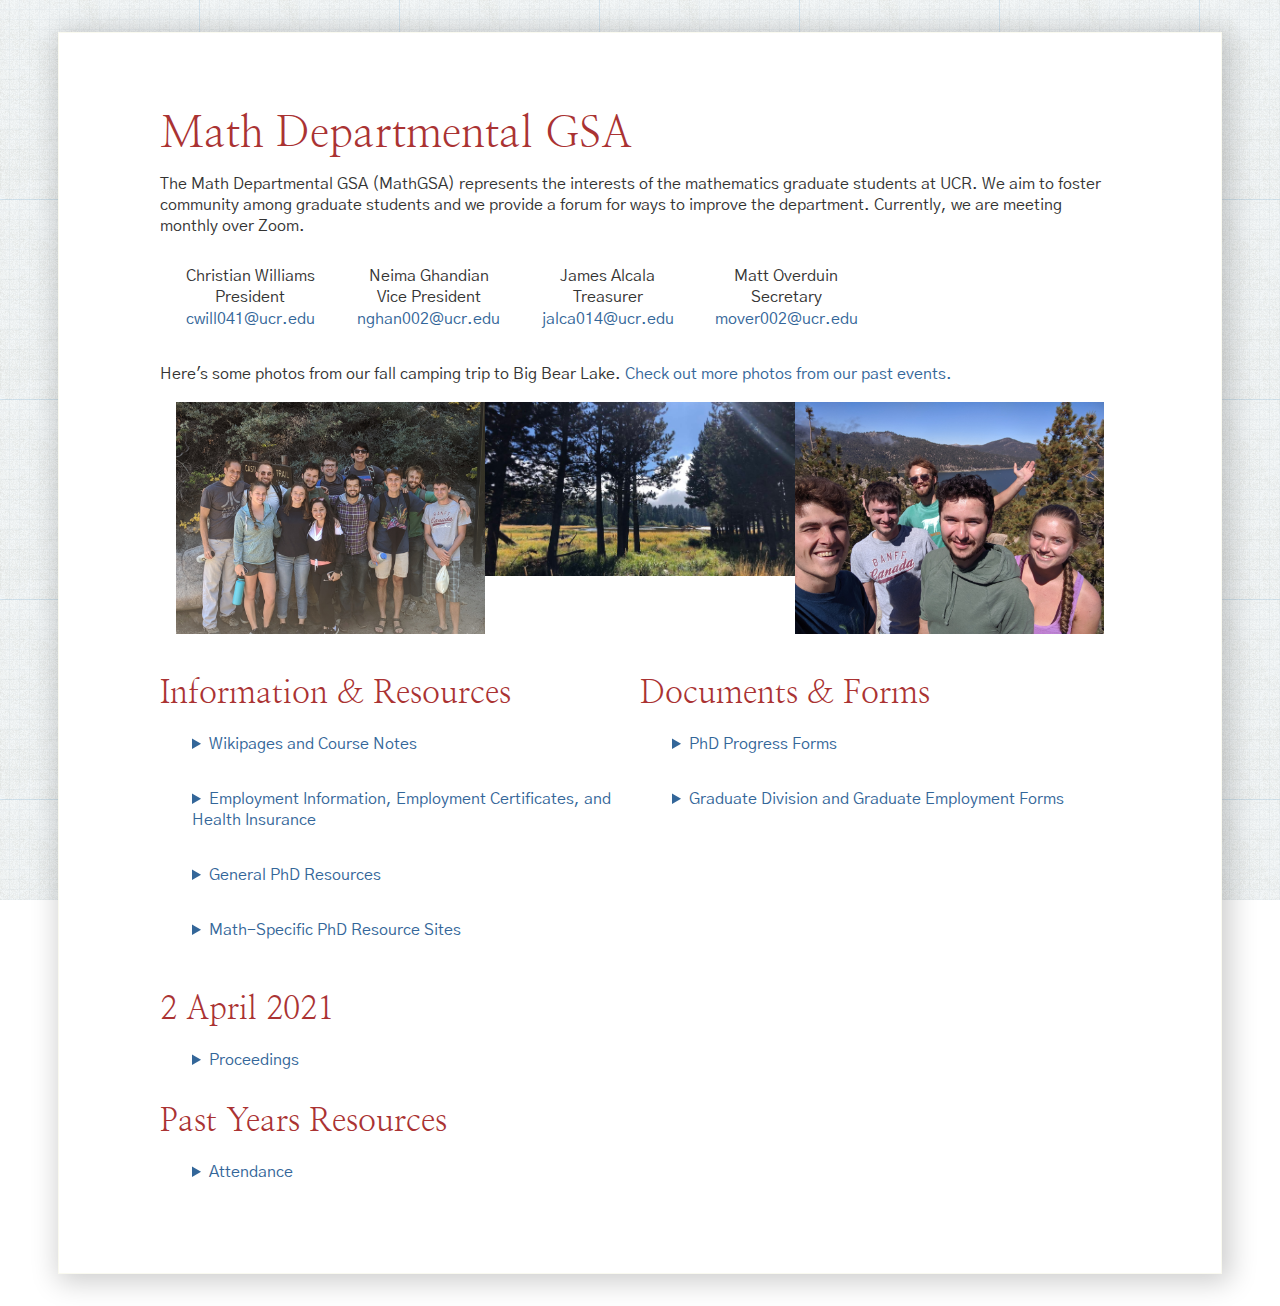
==== index.html @ 76be4d0c "Update index.html" ====
<!DOCTYPE html>
<html lang='en'>

<head>
    <base href=".">
    <meta name="description" content="MathGSA, UCR Math Department"/>
    <link rel="shortcut icon" type="image/png" href="assets/images/favicon.png"/>
    <link href="https://fonts.googleapis.com/css?family=Gothic+A1%7CNanum+Myeongjo" rel="stylesheet">
    <link rel="stylesheet" type="text/css" media="all" href="assets/main.css"/>
    <script src="assets/email-obfuscator.js"></script>
    <title>MathGSA - UC Riverside</title>
</head>

<body>
<div class="page">

    <h1>Math Departmental GSA</h1>
    <p>
        The Math Departmental GSA (MathGSA) represents
        the interests of the mathematics graduate students at UCR. 
        We aim to foster community among graduate students and we 
        provide a forum for ways to improve the department.  
        Currently, we are meeting monthly over Zoom.
    </p>

    <table class="officers">
        <tr>
            <td class="officer">
                Christian Williams
                <br> President
                <br> <a href="mailto: cwill041@ucr.edu">cwill041@ucr.edu</a>
            </td>
            <td class="officer">
                Neima Ghandian
                <br> Vice President
                <br> <a href="mailto: nghan002@ucr.edu">nghan002@ucr.edu</a>
            </td>
            <td class="officer">
                James Alcala
                <br> Treasurer
                <br> <a href="mailto: jalca014@ucr.edu">jalca014@ucr.edu</a>
            </td>
            <td class="officer">
                Matt Overduin
                <br> Secretary 
                <br> <a href="mailto: mover002@ucr.edu">mover002@ucr.edu</a>
            </td>
        </tr>
    </table>

    <p>
        Here's some photos from our fall camping trip to Big Bear Lake.
        <a href="events">
            Check out more photos from our past events.
        </a>
    </p>
    <div class="images">
    <div class="row">
    <div class="three-column">
        <img src="assets/images/events/big-bear/IMG_20190928_124710.jpg">
    </div>
    <div class="three-column">
        <img src="assets/images/events/big-bear/IMG_7117.jpg">
    </div>
    <div class="three-column">
        <img src="assets/images/events/big-bear/IMG_20190928_133906.jpg">
    </div>
    </div>
    </div>

    <div class="row">
    <div class="two-column">
        <h2>Information &amp; Resources</h2>
           <ul>
            <details>
                <summary> Wikipages and Course Notes </summary>
                <li> <a target="_blank" href="http://wiki.math.ucr.edu/index.php/Main_Page">UCR Math Wiki</a> and <a target="_blank" href="http://gradwiki.math.ucr.edu/index.php/Main_Page">Grad Math Wiki</a> </li>
            </details>    
            <details>
                <summary> Employment Information, Employment Certificates, and Health Insurance </summary>
                <li> <a target="_blank" href="https://ucpath.universityofcalifornia.edu/home">UCPath</a> &ndash; For your W2, other tax documents, and general information about your employment.</li>
                <li> <a target="_blank" href="http://www.uaw2865.org/">UC Student-Workers Union (UAW 2865)</a> </li>
                <li> <a target="_blank" href="https://tadp.ucr.edu/university-teaching-certificate">University Teaching Certificate (UTC) Program</a> </li>
                <li> <a target="_blank" href="https://gsrc.ucr.edu/resources/diversity-certificate-program/">Grad Division Diversity Certificate Program</a> </li>
                <li> <a target="_blank" href="https://chconline.ucr.edu/">Student Health Services website </a> </li>
                <li> <a target="_blank" href="http://gsa.ucr.edu/gship/obtain-insurance-card/">Health App and GSHIP insurance card instructions</a> </li>
            </details>
            <details>
                <summary> General PhD Resources </summary>
                 <li> <a target="_blank" href="http://gradquant.ucr.edu/">GradQuant</a> and the <a target="_blank" href="http://gwrc.ucr.edu/">Graduate Writing Center</a> <a target="_blank" href=""></a> </li>
                 <li> <a target="_blank" href="https://graduate.ucr.edu/dissertation-and-thesis-submission">Dissertation and Thesis Submission Page</a></li>           
            </details>
            <details>
                <summary> Math-Specific PhD Resource Sites </summary> 
                  <li> <a target="_blank" href="https://mathdept.ucr.edu/frontpage/newsfront.html">UCR Math Department News Page</a> </li>
                  <li> <a target="_blank" href="https://sites.google.com/ucr.edu/ucrawm/home">Association for Women in Mathematics, UCR Chapter</a></li>
                  <li> <a target="_blank" href="https://calendar.google.com/calendar?cid=dWNyLmVkdV8zNHBjNG10cGN2bW1yY3Y0Y21ycmxnbXM4Z0Bncm91cC5jYWxlbmRhci5nb29nbGUuY29t">MathGrad Events &amp; Activities Calendar</a></li>
                  <li> <a target="_blank" href="https://sites.google.com/site/ucrmathdepartmenttechnicalhelp/home">James Marberry&rsquo;s Webpage</a> &ndash; Has some useful (maybe outdated though?) information, how to create a basic website and how to interact with the Math Department printers.</li>
                  <li> <a target="_blank" href="https://highlanderlink.ucr.edu/organization/mathgsa"> HighlanderLink Page for the Math Department Mini-GSA. </a> </li> 
                  <li> <a target="_blank" href="http://math.ucr.edu/~mpierce/links/">Mike&rsquo;s Big List of Links</a> </li>
            </details>     
         </ul>
    </div>
    <div class="two-column">
        <h2>Documents &amp; Forms</h2>
        <ul>
            <details>
            <summary> PhD Progress Forms </summary>
                <li> 
                      <a target="_blank" href="docs/ucr-dissertation-template.zip"> <span class="latex">L<sup>a</sup>T<sub>e</sub>X</span> Dissertation Template</a> and a
                      <a target="_blank" href="https://gradquant.ucr.edu/wp-content/uploads/2018/06/dissertationLaTeX_June7_18.pdf">how-to from GradQuant</a>
                </li>
                <li> <a target="_blank" href="https://graduate.ucr.edu/sites/g/files/rcwecm1796/files/2018-08/form_3.pdf">Oral Exam Committee Report Form</a> &ndash; To be brought to your oral exam filled out, and then given to the Math Department Office after the exam. Also remember to <a target="_blank" href="https://mathdept.ucr.edu/forms/orl.html">book a room for your exam</a> and <a target="_blank" href="https://rgrad.ucr.edu">nominate your exam committee</a> at least three weeks before your exam date.</li>
            </details>
            <details>
            <summary> Graduate Division and Graduate Employment Forms </summary>
                <li> <a target="_blank" href="https://rgrad.ucr.edu">UCR R&rsquo;Grad</a> &ndash; The list of online Grad Division Petitions. As examples, here you can find the forms to nominate your oral exam committee, file for your Masters or PhD, request a leave of absence, or request a directed studies (Math-290) course. </li>
                <li> <a target="_blank" href="https://graduate.ucr.edu/petitions-and-forms">Graduate Division Forms</a> &ndash; The list of miscellaneous paper forms that aren&rsquo;t on R&rsquo;Grad (yet).</li>
                <li> <a target="_blank" href="https://gsa.ucr.edu/ctg/">GSA Conference Travel Grants Page</a> </li>
                <li> <a target="_blank" href="https://mathdept.ucr.edu/forms/gradresc.html">Math Department Graduate Student Resources</a> &ndash; Including forms to request travel funding from the department.</li>
                <li> <a target="_blank" href="https://academicpersonnel.ucr.edu/checklists_and_forms/general_forms/Bioform.pdf">UCR Bioform</a> &ndash; Needed for summer teaching applications.</li>
                <li> <a target="_blank" href="https://graduate.ucr.edu/sites/g/files/rcwecm1796/files/2018-08/icx.pdf">UC Intercampus Exchange Program Application </a> </li>
                <li> <a target="_blank" href="docs/ucr-coverletter-template.zip"> <span class="latex">L<sup>a</sup>T<sub>e</sub>X</span> Cover Letter Template on UC Riverside Letterhead </a> </li>
            </details>             
        </ul>  
    </div>
    </div>
    
    <h2>2 April 2021 </h2>
    <details>
        <summary>Proceedings</summary>
        <ul>
            <li><b>Updates from the Main GSA</b> &mdash; James to continue antiracism meetings.  We need to stop racism against diverse groups-including Pacific Islander and Asian groups</li>
            <li><b>Graduate Students Social Events</b> &mdash; Neima will create a doodle poll for the first years to meet virtually sometime in the middle of the quarter.  The plan is for the Math GSA to organize more social events.  It would be nice to have meeting where all graduate students can meet and breakout rooms can be assigned based on research specialization.  Math GSA will work on organizing a virtual raffle where graduate students can win prizes based on performance on an integration bee, or trivia.  Math GSA will be working on organizing trivia nights and/or movie nights for grad students</li>
            <li><b>Stayaway Cafe and Care Group</b> &mdash; We are going to start up the Stayaway Cafe virtually every Friday again-starts at 7pm.  Also, a care group for graduate students will be meeting every Monday virtually at 12pm. </li>
            <li><b>Vaccine Information</b> &mdash; Here is the link to your closest vaccine clinic: <a target="_blank" href="https://rivcoph.org/COVID-19-Vaccine/">rivcoph.org/COVID-19-Vaccine</a></li>
            <li><b>Outside Social Events</b> &mdash; These probably won't happen until fall for safet reasons.  Baez is retiring-going to be a party.  Math GSA will organize a Fall Departmental BBQ or a camping trip to Big Bear again.    </li>
            <li><b>Math Resource Sites</b> &mdash; The math wikipages will be maintained both for undergraduate students and graduate students. <a target="_blank" href="https://wiki.math.ucr.edu/index.php/Welcome_to_the_UCR_Math_Wiki/">wiki.math.ucr.edu/index.php/Welcome_to_the_UCR_Math_Wiki</a>.  This site will enable prospective TAs to access materials for courses they teach. </li>
            <li><b>Fall 2021 Outlook</b> &mdash; It looks like grad student classes will be done in person.  Undergrad lectures will be done in person for classes with less than 35 students.  And undergraduate discussion sections will be done all online.  <a target="_blank" href="https://insideucr.ucr.edu/announcements/2021/03/31/campus-return-updates-march-31/">insideucr.ucr.edu/announcements/2021/03/02/fall-2021-instruction-plan</a>y </li>
            <li><b>Funding</b> &mdash; 25% amount of funding for Math GSA will go towards purchasing prizes for the Math GSA raffle, prizes will include giftcards, camera, or plants.  It would be nice to eventually acquire the funding for math departmental shirts. </li>
        </ul>
    </details>
    
    <h2> Past Years Resources </h2>
    <details>
        <summary> Attendance </summary>
    <h2>2 December 2019 <a target="_blank" href="docs/attendance/2019-12-06.pdf">attendance</a></h2>
    <details>
        <summary>Proceedings</summary>
        <ul>
            <li><b>Updates from the Main GSA</b> &mdash; They're trying to get rid of the fee that international students have to pay for an English Proficiency Exam. Also, the Main GSA is circulating petitions to sign in support of the Iranian international students who can't come into the country. The Union is re-drafting our collective contracts. The Main GSA is drafting a grad student bill of right; anyone interested who has ideas about what should be included in this document can contact the Main GSA about it.</li>
            <li><b>Elections Need be Held Sometime Winter Quarter</b> &mdash; For now, Jonathan Alcaraz will be replacing Mike as the Secretary.</li>
            <li><b><a target="_blank" href="https://recreation.ucr.edu/competitive-sports/intramural-sports">The Registration for Team Sports is January 2&ndash;23</a></b> &mdash; Christian is going to send out an email to the VAPs and faculty and drum up interest. </li>
            <li><b>Welcoming Undergraduates</b> &mdash; The graduate students can do more to make the math department feel more welcoming to undergraduates. Like, the infrastructure of this department, just the space, is gross. The undergrads have no hub amongst mathematicians.</li>
            <li><b>Space Issues on Campus</b> &mdash; Here's a link to the webpage of the <a target="_blank" href="https://usc.ucr.edu/">University Space Committee</a> &mdash; They have a website and a contact, and they're evil.</li>
            <li><b>The MathGSA website is now on Github</b> &mdash; The new webpage is <a href="https://mathgsa.github.io/">mathgsa.github.io</a>, and you can find the MathGSA's Github profile at <a href="https://github.com/MathGSA">github.com/MathGSA</a>.</li>
            <li><b>File Storage for all Grad Students</b> &mdash; James Alcala is going to make this, and we're all going to upload </li>
            <li><b>TA Scheduling and Instructor Listing</b> &mdash; The Math Office is still being evil because (1) they are telling graduate students when they TA very last minute, and it's making our lives hard, and (2) the instructors for math classes are not listed on Banner (<a target="_blank" href="https://academia.stackexchange.com/q/139703/31865">see this</a>). This sucks. What can we do to in response to this nonsense!? We're just going to keep complaining about it to Margarita, Jim, Melissa, Randy, and Yat Sun.</li>
        </ul>
    </details>

    <h2>4 November 2019 <a target="_blank" href="docs/attendance/2019-11-04.pdf">attendance</a></h2>
    <details>
        <summary>Proceedings</summary>
        <ul>
            <li><b>Updates from the Main GSA</b> &mdash; The Main GSA wants input on how the graduate student lounge should be used/changed/updated/etc. We suggested that there by coffee in that lounge at all times, regardless of the feasibility of the idea.</li>
            <li><b>We Should Talk to the Undergrads More </b> &mdash; We're going to start inviting undergraduates to <a target="_blank" href="http://math.ucr.edu/~gradsem">Graduate Student Seminar</a>. But we should also make sure they're all aware of <a target="_blank" href="https://mathdept.ucr.edu/mathclub.html">Math Club</a>. Like we should (regularly) talk to graduate students who are TAing upper division classes to advertise these things.</li>
            <li><b>Math Community Center & TA Offices </b> &mdash; Next year, James, Randy, and Margarita will oversee the whole process. They will even release a plan for how it will work ahead of time, so that we know how they're going to make it all happen on time.</li>
            <li><b>Messy Start to the Quarter </b> &mdash; The department is not required to give us time to trade, and that other departments don't necessarily do that. She said the people switching after the quarter started were isolated incidents. It's not clear what has caused the assignments to get later, but we would need to go to Kelliher/Randy to figure that out.</li>
            <li><b>List of Past Qualifying Exams </b> &mdash; Margarita and the student assistants will be working to compile and upload the exams since 2015. More generally though, we should just start our own file server for the graduate students to access? Mike could start that. Like a Dropbox or something.</li>
            <li><b>Weekly Hiking/Sporting Meetup </b> &mdash; The general consensus is that we do enough events, but it would nice for graduate students to host their own events and invite people. Like everyone usually just keeps to themselves often.</li>
        </ul>
    </details>

    <h2>7 October 2019 <a target="_blank" href="docs/attendance/2019-10-07.pdf">attendance</a></h2>
    <details>
        <summary>Proceedings</summary>
        <ul>
            <li><b>Updates from the Main GSA</b> &mdash; 
                The meeting is in two days, so we'll hear about this later. :) 
            </li>
            <li><b>Zulip</b> &mdash; The graduate students have a 
                <a href="https://ucrmath.zulipchat.com/login/">chat server via Zulip</a>.
            </li>
            <li><b>They're Removing the Math Web Server</b> &mdash; 
                So all of our websites if we have one, 
                and I suppose the MathGSA website, 
                and the Grad Student Seminar website,
                and UCR Math Wiki and Math GradWiki too.
                But like, there's nothing we can do,
                and no hard plans are in place anyways. :c 
            </li>
            <li><b>Rocky Start to this Quarter?</b> &mdash; 
                Like, we're getting our TA schedules later than ever, 
                and the course instructors are never listed. 
                This is unfair to the undergraduates, 
                since they can't choose which instructor they take a class from.
                <i>We'll email Margarita about it.</i>
            </li>
            <li><b>Math Community Center?</b> &mdash; 
                Evidently here's going to be a Math Community Center 
                in a tiny room that some grad students used to call their office. 
                <i>We'll email Margarita about it.</i>
            </li>
            <li><b>List of Past Quals</b> &mdash; 
                Who's in charge of updating the list of past quals 
                on the department website?
                And is there any update on whether or not 
                they'll allow annotated versions?
                <i>We'll email Margarita about it.</i>
            </li>
            <li><b>Halloween Party Somewhere?</b> &mdash; 
                At Mike's and Ethan's and Derek's place. 
                <a href="https://www.ratemyprofessors.com/ShowRatings.jsp?tid=2170623">Ethan Kowalenko</a> 
                is in charge of the details.
            </li>
            <li><b>Union Party at the Getaway After the Meeting</b></li>
        </ul>
    </details>

    <h2>7 June 2019 <a target="_blank" href="docs/attendance/2019-06-07.pdf">attendance</a></h2>
    <details>
        <summary>Proceedings</summary>
        <ul>
            <li><b>Main Goals</b> &ndash; We need to advocate for space. Complain to the GSA about it. Where do we even hold office hours? There was some consultant that was hired years ago to reassess the space on campus, and that's why things suck.</li>
            <li><b>Department Camping Trip</b> &ndash; James will take care of it over the summer. He'll decide a place, and talk to Outdoor Excursions about getting equipment and if they have a place available.</li> 
            <li><b>Department Co-Op</b> &ndash; We really need to just get stuff from the outgoing grad students to give to the incoming grad students. </li>
            <li><b>Slack</b> &ndash; We'll take care of it and send out an announcement email.</li>
            <li><b>Undergraduate Community</b> &ndash; The department is setting up a listserv that the undergrads can (should) subscribe to. And, though there is no solution to this, a major barrier to the sense of community among the undergrads is that the math classes aren't inside of the math department building.</li>
            <li><b>Sustainability</b> &ndash; Christian is going to ask the GSA for spork money.</li>
        </ul>
    </details>

    <h2>3 May 2019 <a target="_blank" href="docs/attendance/2019-05-03.pdf">attendance</a></h2>
    <details>
        <summary>Proceedings</summary>
        <ul>
            <li><b>Calendar</b> &ndash; All the graduate students were officially added and invited to the calendar. It&rsquo;s only R&rsquo;Mail public. A warning though, changes you make are visible and apply to all users, so, like, people shouldn&rsquo;t delete stuff. And we&rsquo;ll start putting deadlines for GSA funding.</li>
            <li><b>Welcome First-Years</b> &ndash; We&rsquo;re going to send a giant orientation email to the incoming first-year students. We&rsquo;ll send them a link to the Discord, give them access to Zoom, tell them about an organized camping trip.</li>
            <li><b>Main GSA Update/Money</b> &ndash; Applications for the University Certificate Program are open again. Apparently the main GSA has a bunch of money that we should try to get. </li>
            <li><b>Sustainability</b> &ndash; We&rsquo;re should get a bunch of Math Department communal mugs! And maybe try to get new coffee supplies and a coffee maker. </li>
            <li><b>Mental Health</b> &ndash; We&rsquo;re talking about promoting mental health in the department by building a sense of community and adding events to the calendar. </li>
            <li><b>Connect with Undergraduates</b> &ndash; We have no way to contact them collectively. And they don&rsquo;t have a place to meet. And overall there is very little connection between the undergraduates and the activities of the Mathematics Department. Like, there are like 700 math undergrads, and the grad students know so few of them. There&rsquo;s a lot of things that could be addressed here, but the first thing is that we need a way to contact them, and Margarita is going to do some research into how we can open up communication. </li>
            <li><b>Moving Office Logistics</b> &ndash; Margarita is going to streamline this. </li>
        </ul>
    </details>

    <h2>5 April 2019 <a target="_blank" href="docs/attendance/2019-04-05.pdf">attendance</a></h2>
    <details>
        <summary>Proceedings</summary>
        <ul>
            <li><b>Main GSA Update</b> &ndash; UCR is starting a <a target="_blank" href="https://lrdp.ucr.edu/">Long-Range Development Program</a> (LRDP). There&rsquo;s a "Grad Students of Color" mixer on April 16th. There&rsquo;s an update on the Conference Travel Grants webpage; evidently there&rsquo;s a bug where a student can have only one open application at a time. Grad Bash is April 23rd in the HUB. Earth Week is coming up! </li>
            <li><b>Recreational Activities &amp; Community Building</b> &ndash; If we do some campus things, we should ensure that they are REGULARLY scheduled, and not impromptu. And we should include VAPs and faculty. We&rsquo;re going to make a Google Calendar to organize social events. James is on this, details will be posted. Once James makes it. In addition, we&rsquo;re trying to build a strong sense of community amongst the first-years right off the bat to encourage them to be social and to stay in the program. We had a meeting towards the end of last quarter, and at the very least we&rsquo;re going to get graduate students the means to reach out to the incoming first-years before the start of the fall quarter. </li>
            <li><b>Sustainability</b> &ndash; We&rsquo;ve decide to be more proactive about enforcing more sustainable practices. Buy compostable plates/bowls, in event emails encourage grad students to bring their own, and encourage the Math Department to follow suit. </li>
            <li><b>Incoming First-Year Welcome Package</b> &ndash; We&rsquo;re (someone?) is going to put together a welcome package for the incoming first-years. </li>
        </ul>
    </details>
    
    <h2>22 February 2019 <a target="_blank" href="docs/attendance/2019-02-22.pdf">attendance</a></h2>
    <details>
        <summary>Proceedings</summary>
        <ul>
            <li> <b>GSA DIAL</b> &ndash; The GSA Diversity and Inclusion Academic Liason works with the CARE office.  </li>
            <li> <b>Elections</b> &ndash; By unanimous vote, we have new GSA officers! Christian Williams is President, James Alcala is Vice President, Jonathan Dugan is Treasurer, and Mike Pierce is the Secretary.  </li>
            <li> <b>AMP</b> &ndash; The Advanced Mathematics Program is running for Summer Session A, and everyone should consider applying to be a primary instructor for a couple of weeks.  </li>
            <li> <b>UCPath</b> &ndash; Since UCPath will be shutdown for a couple of weeks in March, everyone should download their tax documents now. And if anyone sees issues and doesn&rsquo;t get paid, go on the main GSA website, or talk to literally anyone because there are avenues to fix this.  </li>
            <li> <b>MathConnections</b> &ndash; We should definitely apply for NSF funding for this conference in the future! We&rsquo;ve still gotta get a plenary speaker, and set a date.  </li>
            <li> <b>Retention of Women</b> &ndash; Evidently the GSA officers are meeting with faculty sometime next week.  </li>
        </ul>
    </details>

    <h2>25 January 2019 <a target="_blank" href="docs/attendance/2019-01-25.pdf">attendance</a></h2>
    <details>
        <summary>Proceedings</summary>
        <ul>
            <li> <b>Announcements</b> &ndash; Lego Grad Student is speaking 31Jan2019 in HUB 302, 6-7pm. Career Pathways Meetings 8Feb2019. Grad Bash at the Getaway will be 20Feb2019.  </li>
            <li> <b>GSA DIAL</b> &ndash; The GSA Diversity Inclusion Academic Liason couldn&rsquo;t come this meeting, but will come speak next meeting.  </li>
            <li> <b>Elections</b> &ndash; Elections will be held next meeting. We need to send out a mass email to solicit nominations because three of the officers are planning to graduate.  </li>
            <li> <b>Retention of Women in the Program</b> &ndash; We&rsquo;re going to get a committee together with the AWM to gather some data on retention of women in the department (because not a lot can be done on just speculation alone).  </li>
            <li> <b>Recycling</b> &ndash; The UCR Office of Sustainability is getting up and running again (sorta). In the meantime, since the Math Department goes through Expo markers very quickly, we discussed plans to get bins to collect those. We&rsquo;re also concerned with the waste created from plastic eating utensils at department functions where food is served, but we don&rsquo;t see any solution to that issue.  </li>
            <li> <b>MathConnections</b> &ndash; The topic will be category theory. We need to find invited to speakers, so that we can set a date. As soon as Ethan does that, we should have another meeting specifically about MathConnections.  </li>
        </ul>
    </details>

    <h2>22 October 2018 <a target="_blank" href="docs/attendance/2018-10-22.pdf">attendance</a></h2>
    <details>
        <summary>Proceedings</summary>
        <ul>
            <li> <b>MathConnections</b> &ndash; A topic needs to be chosen. Ethan is going to make a Google Doc to brainstorm and accept suggestions. We need to consider who we want to invite as the plenary speaker. There will be a specific meeting about the MathConnections Conference on November 5, probably also at 11am.  </li>
            <li> <b>MAA Sectional Meeting</b> &ndash; Anyone interested in carpooling should email <a target="_blank" href="http://mathdept.ucr.edu/gradwebpages/mceldowney.html">Tim</a>.  </li>
            <li> <b>The Union</b> &ndash; There will be a union meeting at the Getaway Cafe on Wednesday the 24th, 5:30&ndash;7:30pm.  </li>
            <li> <b>UCR Math Electives</b> &ndash; The Math Department doesn&rsquo;t offer particularly many electives in applied mathematics. Someone should find out who to speak to about this.  </li>
            <li> <b>Discord Channel</b> &ndash; Communication among the graduate students is rather clunky, having to go through a mail server. Christian is now in charge of setting up a Discord channel for the graduate students to communicate.  </li>
            <li> <b>Website Links</b> &ndash; We are taking suggestions for useful links that should be posted on this site, and any documents that should be hosted here as well. Send any suggestions you have to Mike.  </li>
            <li> <b>Halloween</b> &ndash; Party at Mike and Ethan and Derek&rsquo;s house, Friday the 26th at dusk!  </li>
        </ul>
    </details>

    <div class="footer">
        &copy; 2019 MathGSA
        &nbsp;|&nbsp; <a href="https://mathdept.ucr.edu"><span class="ucr-gold">UC</span><span class="ucr-blue">R Math</span></a>
        &nbsp;|&nbsp; <a href="docs/MathGSA-Constitution.pdf">Constitution</a>
    </div>
    </div
    </details>
</body>
</html>
---- assets/main.css ----
/* main.css */

/* Global Defaults */
* {
    border:0; 
    font:inherit; 
    font-size:1em; 
    margin:0; 
    padding:0; 
    vertical-align:baseline;
    /*Uncomment the following line to debug alignment*/
    /*border:1px solid black;*/
  }

/* HTML elements */
body{
    background-image:url("images/background.png");
    background-color:#ffffff;
    background-attachment:fixed;
}

div.page{
    background-color:#ffffff;
    color:#333333; 
    font-family:'Gothic A1',sans-serif;
    font-size:1em;
    line-height:1.33em;
    margin: 2em auto;
    padding: 3em 12ex 4em 12ex;
    width: 960px;
    border: 1px solid #fafaf0;
    box-shadow: 4px 4px 26px 4px rgba(0, 0, 0, 0.2);
}

h1,h2,h3,h4 {clear:left; font-weight:500; color:#aa3333; font-family:'Nanum Myeongjo',serif; margin:1em 0 0.67em 0;}
h1 {font-size:2.67em;}
h2 {font-size:2.00em;}
h3 {font-size:1.83em;}
h3 {font-size:1.50em;}
p,ul,ol {margin:0.33em 0 0.33em 0; list-style:none;}
ul li {position:relative; margin:0.5ex 2em 1ex 2em;}
ol li {position:relative; margin:0.5ex 0 1ex 0;}
i,em {font-style:italic;}
b,strong {font-weight:720;}
a {color:#336699; text-decoration:none;}
a:hover {color:#3399cc; text-decoration:none;}
div.images {margin: 2ex 1em 2ex 1em;}
img {display: block; width:100%; padding:0; margin:0;}

/* Officer Names and Emails */
table.officers {margin: 0.67em 0ex 1em 0ex;}
td.officer {white-space:nowrap; width:25%; text-align:center; vertical-align:middle; padding:1em 2ex 1em 2ex;}

/* Double Columns for Helpful Links and Images*/
div.row {display: flex;}
div.two-column {flex: 50%;}
div.two-column ul li {position:relative; margin:0 0 0.167em 0; padding: 0em 1em 0em 1em; text-indent:-1em;}
div.three-column {flex: 33%;}
div.four-column {flex: 25%;}

/* Summary/Details tags for Proceedings*/
details {display: block; margin: 1ex 1em 2ex 1em;}
details summary {color: #336699; padding: 1ex 0 1ex 1em;}
details summary:hover {background-color: #eeeeee;}
details summary:active {background-color: #ffffff;}

/* Footer */
div.footer {clear:both; position:relative; font-size:1em; text-align:center; margin: 10em 0 0 0;}

/* LaTeX Logo */
.latex, .latex sub .latex-title .latex-title sub {font-size:1em;}
.latex sub {text-transform:uppercase; vertical-align:-0.4ex; margin-left:-0.1667em; margin-right:-0.125em;}
.latex sup {text-transform:uppercase; font-size:0.85em; vertical-align:0.15em; margin-left:-0.36em; margin-right:-0.15em;}
/* This can be used with the following HTML */
/* <span class="latex">L<sup>a</sup>T<sub>e</sub>X</span> */

/* UCR Math Logo */ 
.ucr-blue {color:#2d6cc0}
.ucr-gold {color:#f1ab00}
/* This can be used with the following HTML */
/* <a href="http://mathdept.ucr.edu"><span class="ucr-gold">UC</span><span class="ucr-blue">R Math</span></a> */
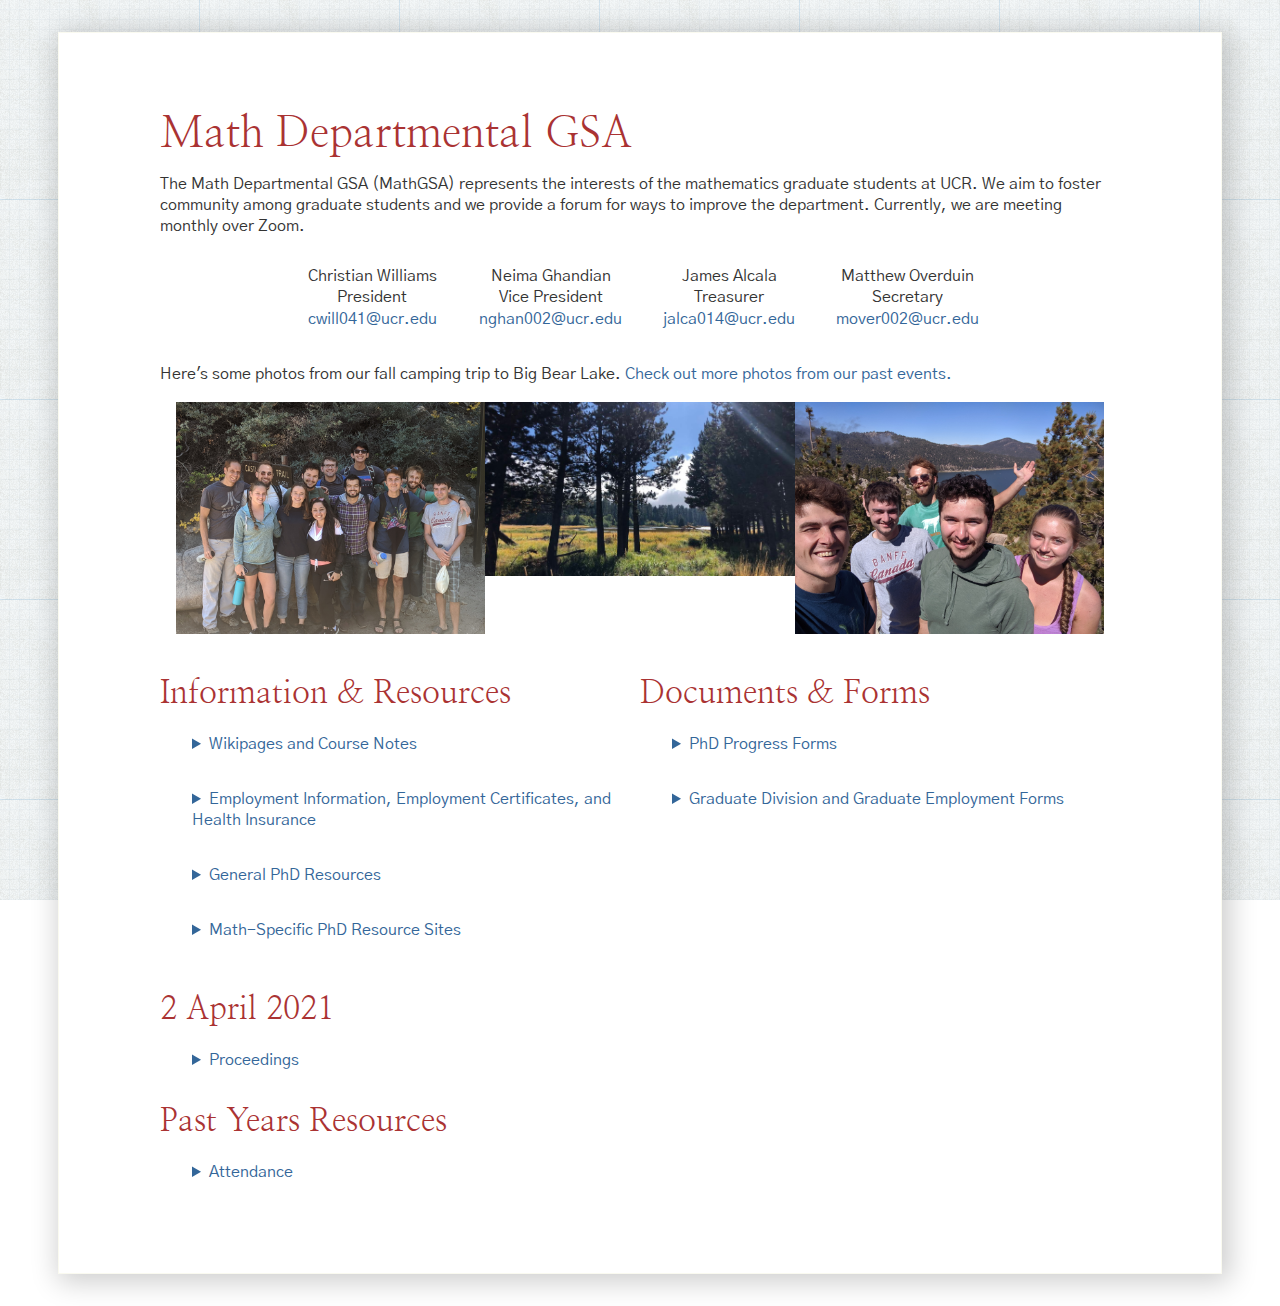
==== commit 6f1b3940: "Update index.html" ====
--- a/index.html
+++ b/index.html
@@ -22,7 +22,8 @@
         provide a forum for ways to improve the department.  
         Currently, we are meeting monthly over Zoom.
     </p>
-
+    
+    <center>
     <table class="officers">
         <tr>
             <td class="officer">
@@ -41,12 +42,13 @@
                 <br> <a href="mailto: jalca014@ucr.edu">jalca014@ucr.edu</a>
             </td>
             <td class="officer">
-                Matt Overduin
+                Matthew Overduin
                 <br> Secretary 
                 <br> <a href="mailto: mover002@ucr.edu">mover002@ucr.edu</a>
             </td>
         </tr>
     </table>
+    </center>
 
     <p>
         Here's some photos from our fall camping trip to Big Bear Lake.
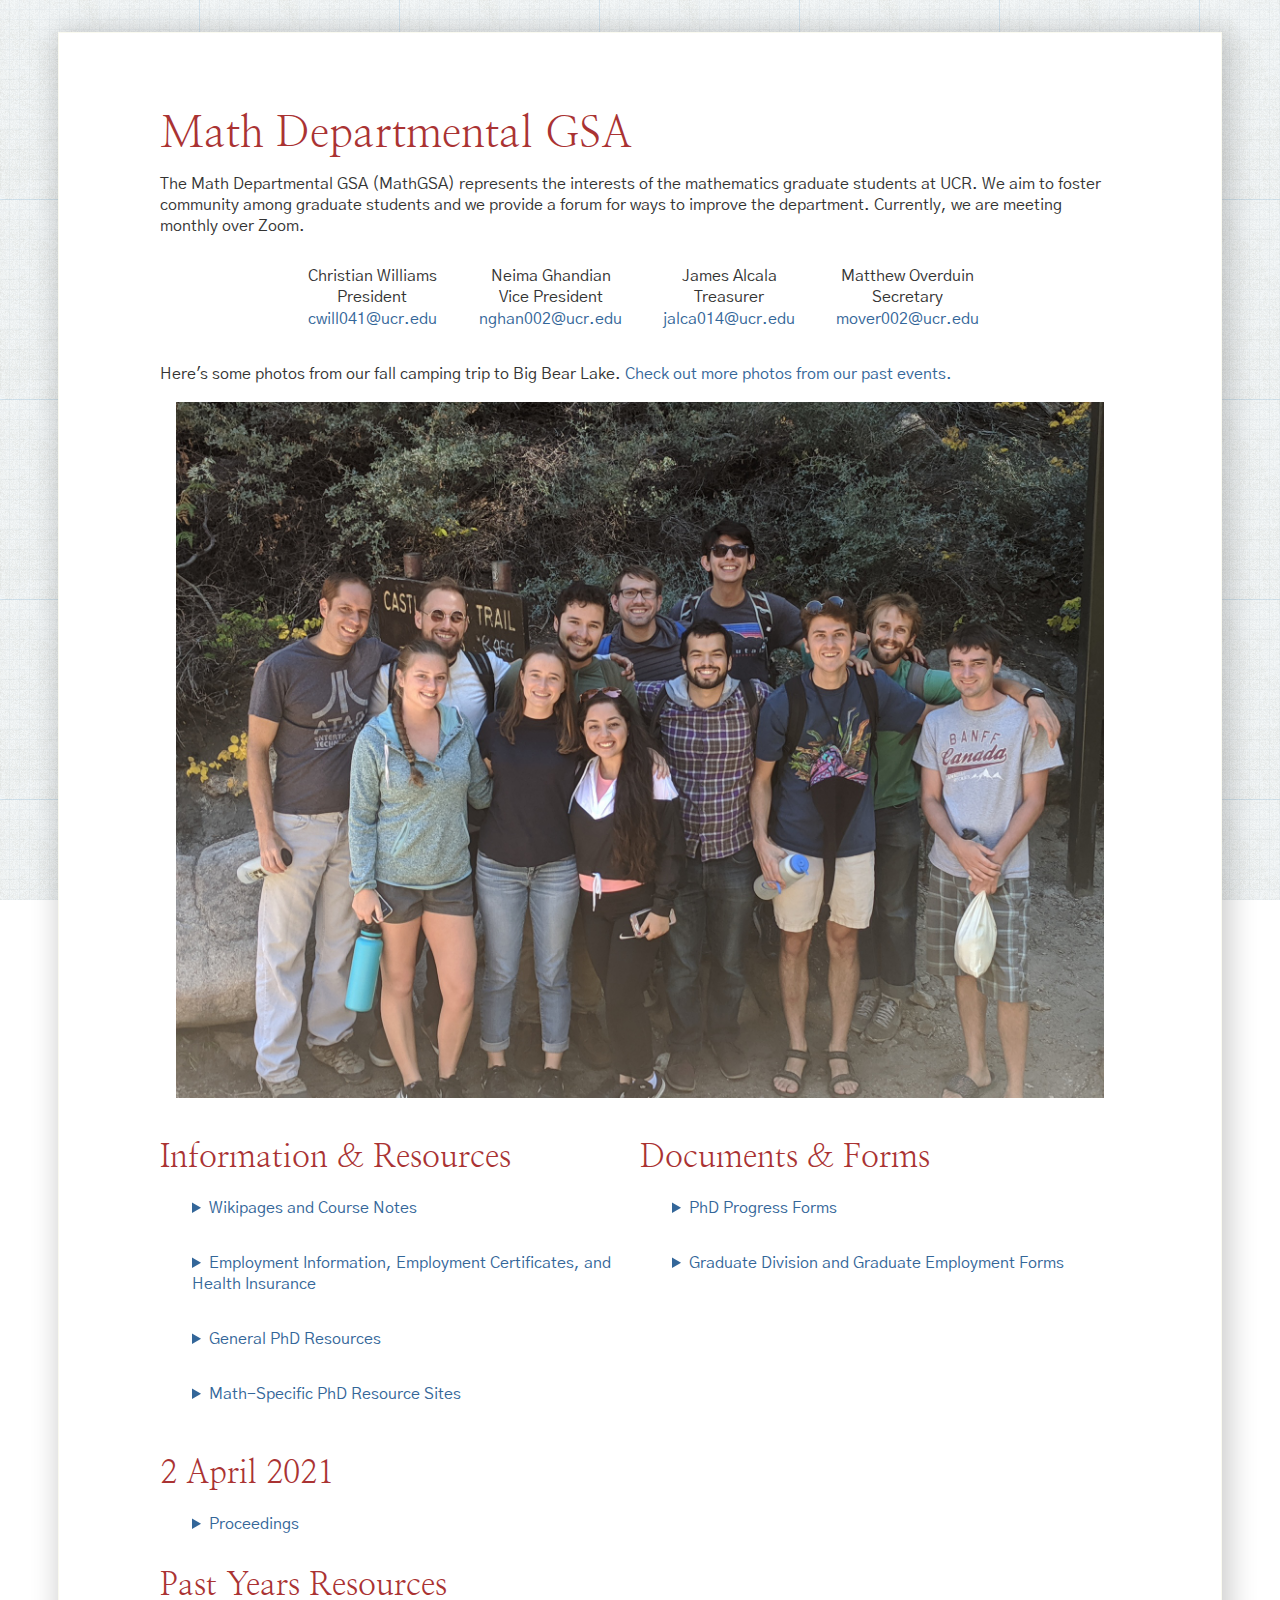
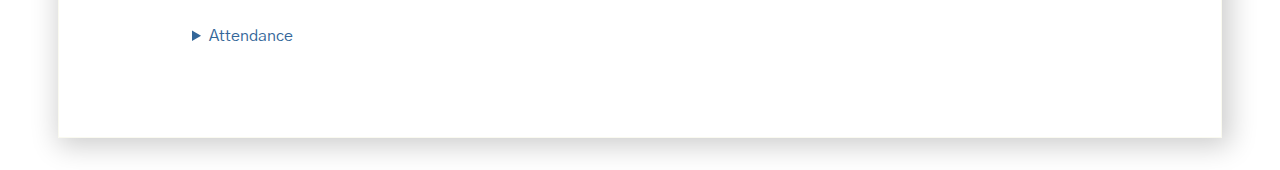
==== commit 98c348d4: "Update index.html" ====
--- a/index.html
+++ b/index.html
@@ -61,12 +61,6 @@
     <div class="three-column">
         <img src="assets/images/events/big-bear/IMG_20190928_124710.jpg">
     </div>
-    <div class="three-column">
-        <img src="assets/images/events/big-bear/IMG_7117.jpg">
-    </div>
-    <div class="three-column">
-        <img src="assets/images/events/big-bear/IMG_20190928_133906.jpg">
-    </div>
     </div>
     </div>
 
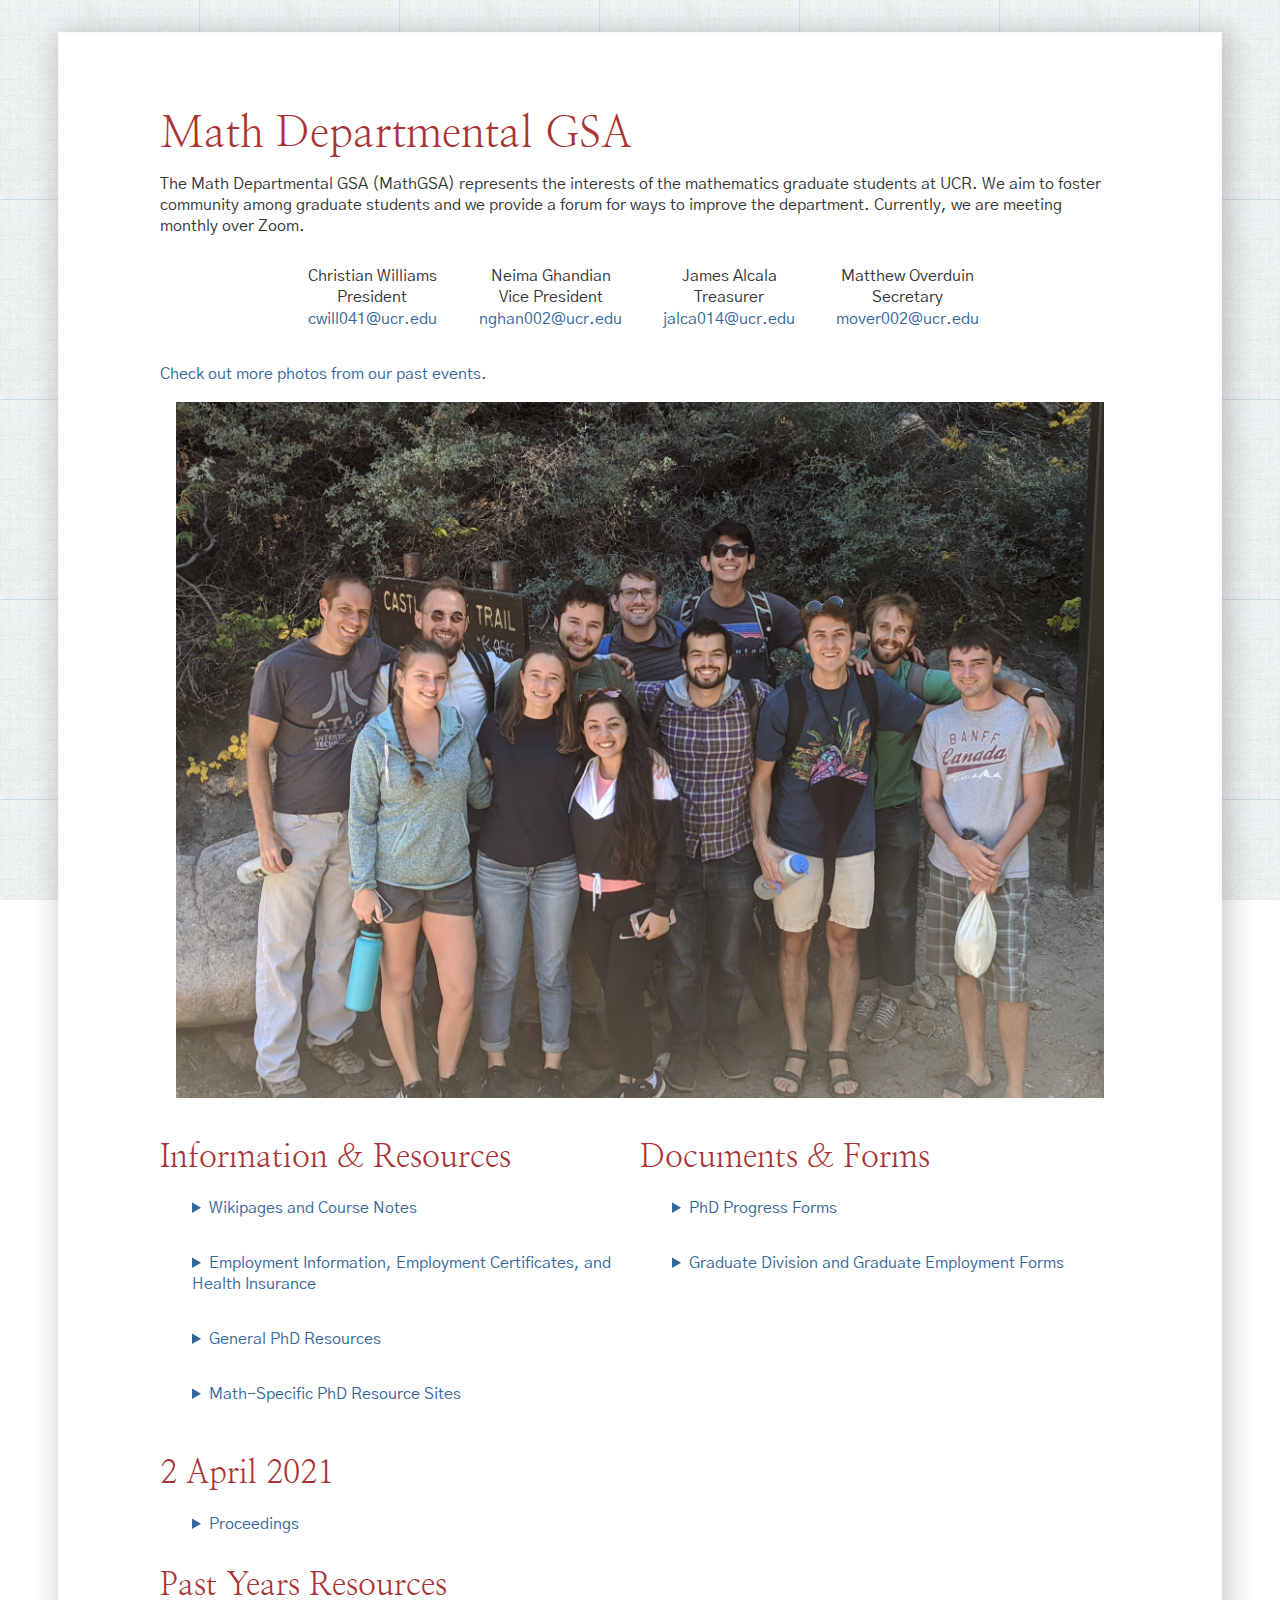
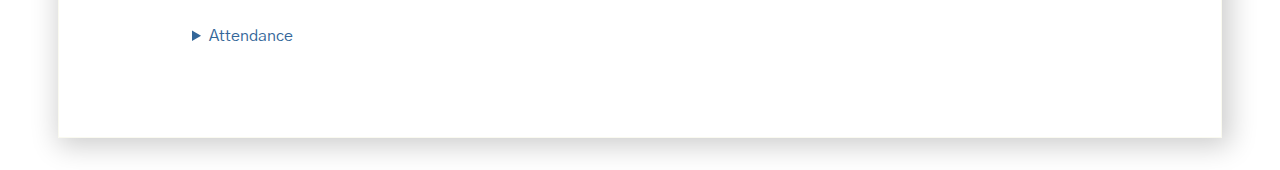
==== commit 9f28a960: "Update index.html" ====
--- a/index.html
+++ b/index.html
@@ -51,7 +51,6 @@
     </center>
 
     <p>
-        Here's some photos from our fall camping trip to Big Bear Lake.
         <a href="events">
             Check out more photos from our past events.
         </a>
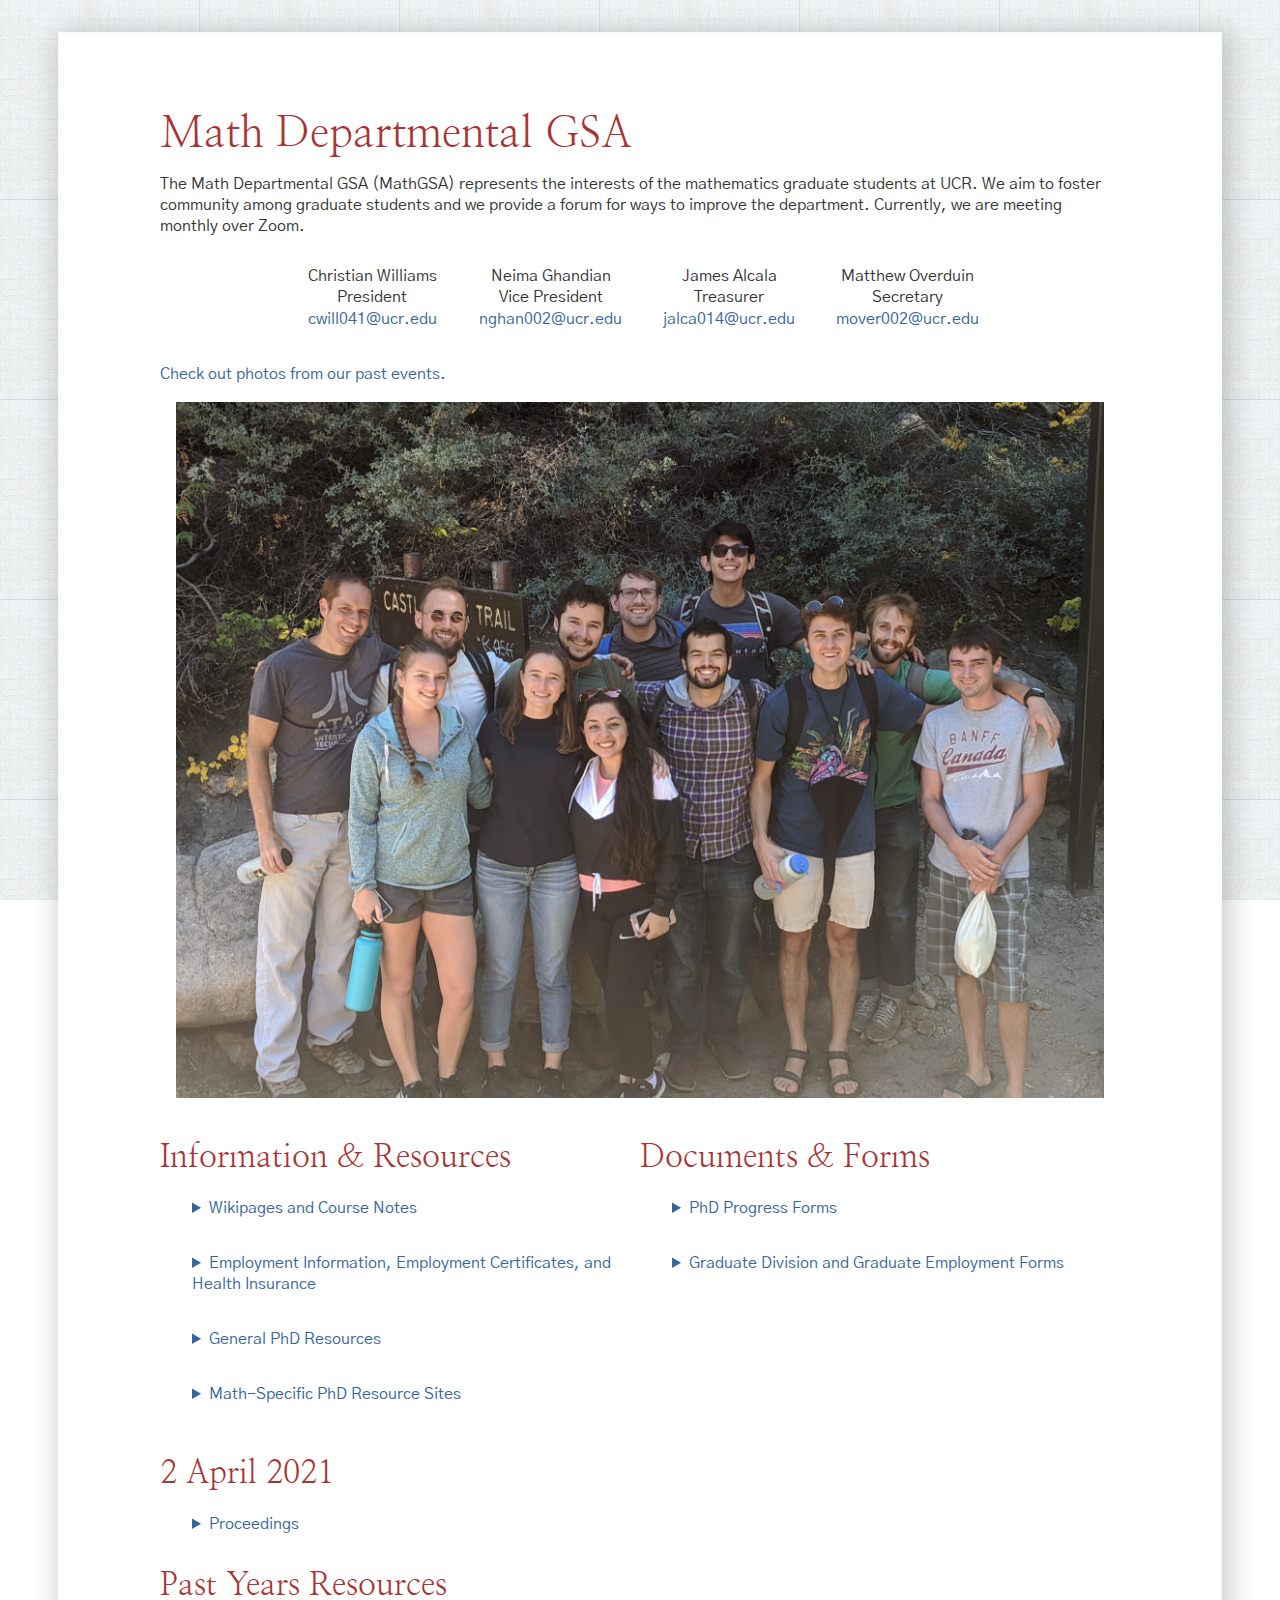
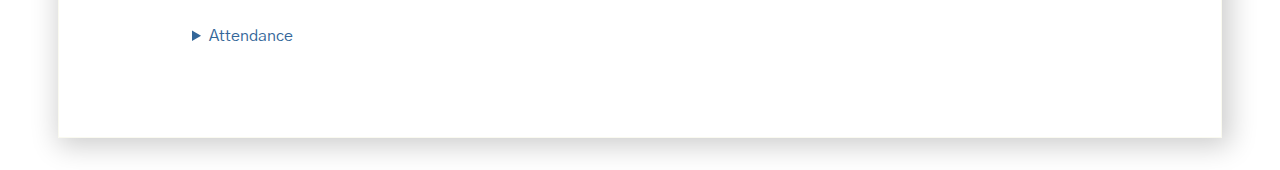
==== commit 16b44a2c: "Update index.html" ====
--- a/index.html
+++ b/index.html
@@ -52,7 +52,7 @@
 
     <p>
         <a href="events">
-            Check out more photos from our past events.
+            Check out photos from our past events.
         </a>
     </p>
     <div class="images">
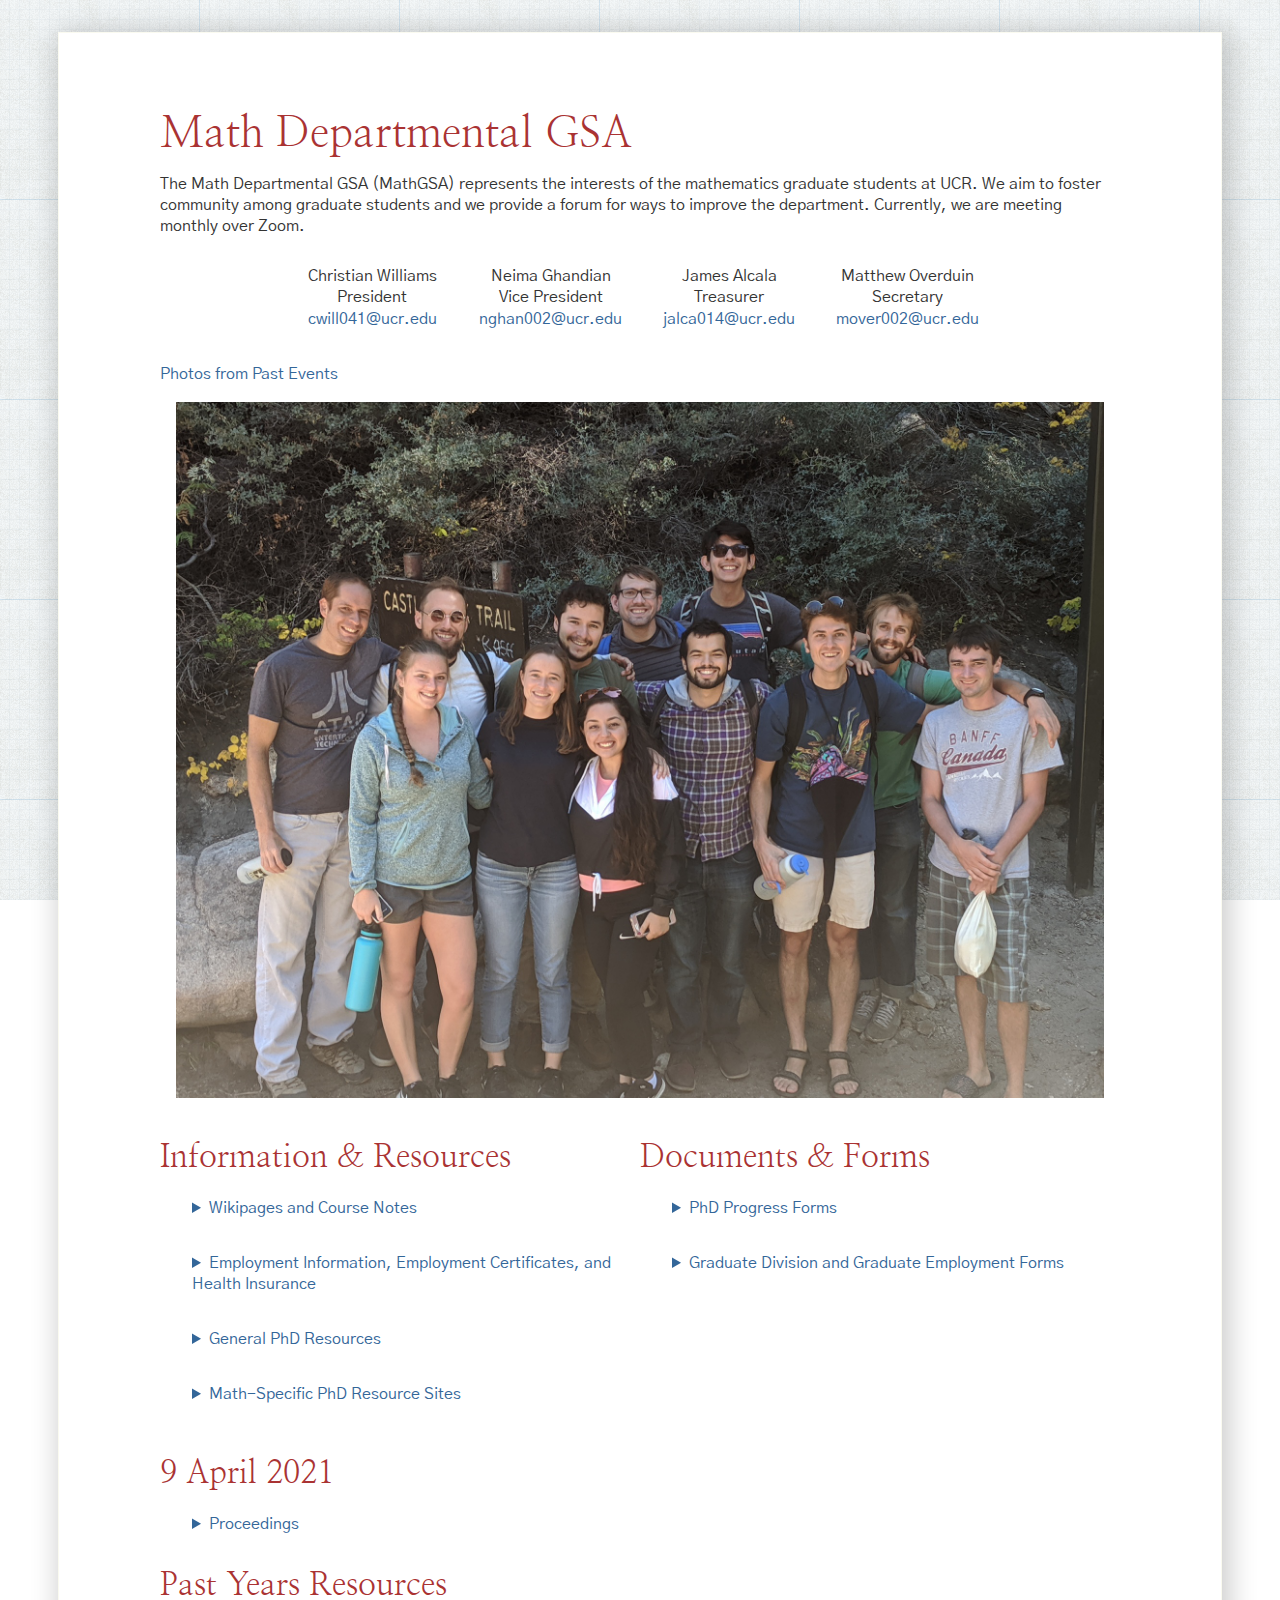
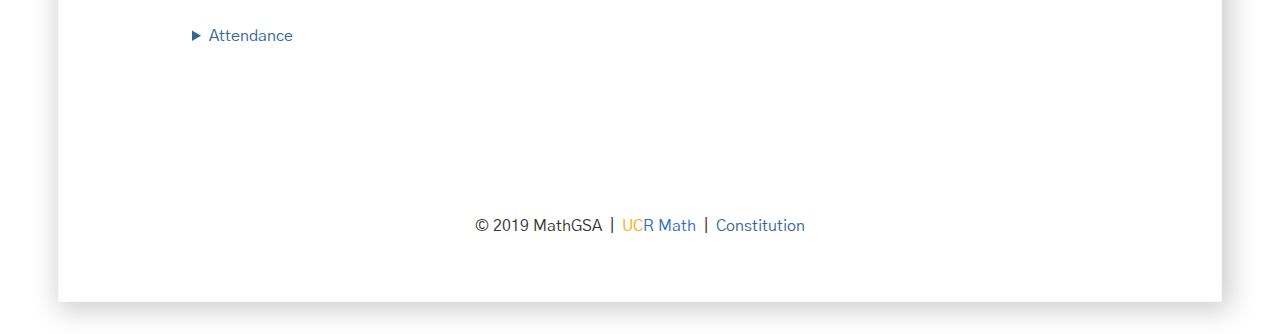
==== commit ff84e5de: "Update index.html" ====
--- a/index.html
+++ b/index.html
@@ -52,7 +52,7 @@
 
     <p>
         <a href="events">
-            Check out photos from our past events.
+            Photos from Past Events
         </a>
     </p>
     <div class="images">
@@ -121,7 +121,7 @@
     </div>
     </div>
     
-    <h2>2 April 2021 </h2>
+    <h2>9 April 2021 </h2>
     <details>
         <summary>Proceedings</summary>
         <ul>
@@ -129,9 +129,9 @@
             <li><b>Graduate Students Social Events</b> &mdash; Neima will create a doodle poll for the first years to meet virtually sometime in the middle of the quarter.  The plan is for the Math GSA to organize more social events.  It would be nice to have meeting where all graduate students can meet and breakout rooms can be assigned based on research specialization.  Math GSA will work on organizing a virtual raffle where graduate students can win prizes based on performance on an integration bee, or trivia.  Math GSA will be working on organizing trivia nights and/or movie nights for grad students</li>
             <li><b>Stayaway Cafe and Care Group</b> &mdash; We are going to start up the Stayaway Cafe virtually every Friday again-starts at 7pm.  Also, a care group for graduate students will be meeting every Monday virtually at 12pm. </li>
             <li><b>Vaccine Information</b> &mdash; Here is the link to your closest vaccine clinic: <a target="_blank" href="https://rivcoph.org/COVID-19-Vaccine/">rivcoph.org/COVID-19-Vaccine</a></li>
-            <li><b>Outside Social Events</b> &mdash; These probably won't happen until fall for safet reasons.  Baez is retiring-going to be a party.  Math GSA will organize a Fall Departmental BBQ or a camping trip to Big Bear again.    </li>
+            <li><b>Outside Social Events</b> &mdash; These probably won't happen until fall for safety reasons.  Baez is retiring-going to be a party.  Math GSA will organize a Fall Departmental BBQ or a camping trip to Big Bear again.    </li>
             <li><b>Math Resource Sites</b> &mdash; The math wikipages will be maintained both for undergraduate students and graduate students. <a target="_blank" href="https://wiki.math.ucr.edu/index.php/Welcome_to_the_UCR_Math_Wiki/">wiki.math.ucr.edu/index.php/Welcome_to_the_UCR_Math_Wiki</a>.  This site will enable prospective TAs to access materials for courses they teach. </li>
-            <li><b>Fall 2021 Outlook</b> &mdash; It looks like grad student classes will be done in person.  Undergrad lectures will be done in person for classes with less than 35 students.  And undergraduate discussion sections will be done all online.  <a target="_blank" href="https://insideucr.ucr.edu/announcements/2021/03/31/campus-return-updates-march-31/">insideucr.ucr.edu/announcements/2021/03/02/fall-2021-instruction-plan</a>y </li>
+            <li><b>Fall 2021 Outlook</b> &mdash; It looks like grad student classes will be done in person.  Undergrad lectures will be done in person for classes with less than 35 students.  And undergraduate discussion sections will be done all online.  <a target="_blank" href="https://insideucr.ucr.edu/announcements/2021/04/14/campus-return-updates-april-14">insideucr.ucr.edu/announcements/2021/04/14/campus-return-updates-april-14</a>y </li>
             <li><b>Funding</b> &mdash; 25% amount of funding for Math GSA will go towards purchasing prizes for the Math GSA raffle, prizes will include giftcards, camera, or plants.  It would be nice to eventually acquire the funding for math departmental shirts. </li>
         </ul>
     </details>
@@ -290,6 +290,7 @@
             <li> <b>Halloween</b> &ndash; Party at Mike and Ethan and Derek&rsquo;s house, Friday the 26th at dusk!  </li>
         </ul>
     </details>
+    </details>
 
     <div class="footer">
         &copy; 2019 MathGSA
@@ -297,7 +298,6 @@
         &nbsp;|&nbsp; <a href="docs/MathGSA-Constitution.pdf">Constitution</a>
     </div>
     </div
-    </details>
 </body>
 </html>
 
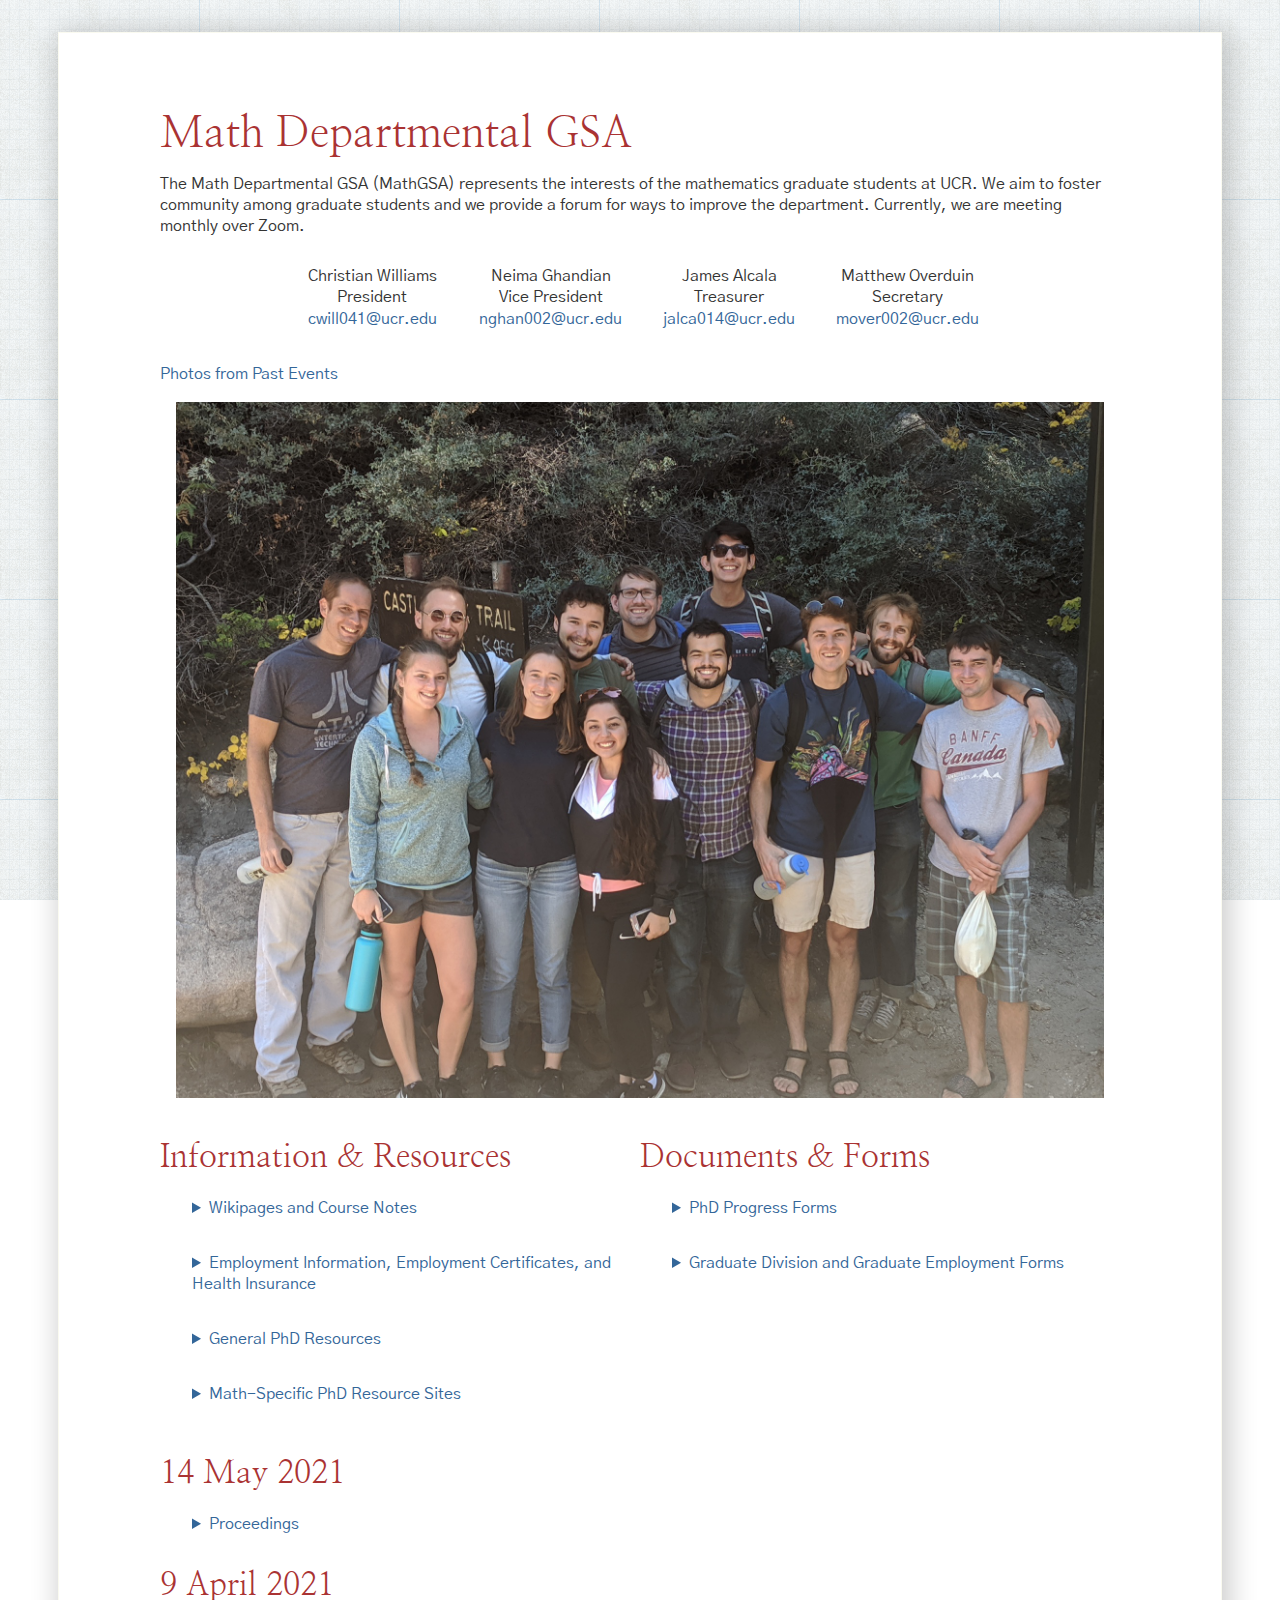
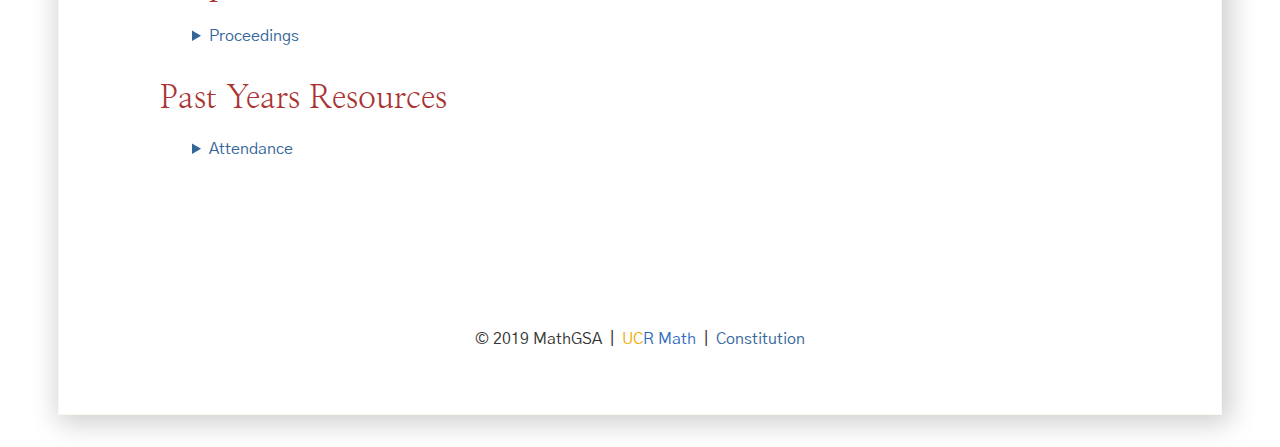
==== commit e85734e9: "Update index.html" ====
--- a/index.html
+++ b/index.html
@@ -121,6 +121,21 @@
     </div>
     </div>
     
+    <h2>14 May 2021 </h2>
+    <details>
+        <summary>Proceedings</summary>
+        <u1>
+            <li><b>Updates from the Main GSA</b> &mdash;Stayaway cafe will continue into the summer and will probably transition into the getaway cafe as things begin to open up</li>
+            <li><b>TAships in the Fall</b> &mdash;Uncertainty regarding if TA-ships will be reduced in the fall.  Budget ran out for math emporium</li>
+            <li><b>Summer TA appointments</b> &mdash;A full list of TAs for summer math courses has not be sent out yet</li>
+            <li><b>Social Events</b> &mdash;The plan is to host more social events for incoming first year graduate students</li>
+            <li><b>Classroom Setup</b> &mdash; Graduate students need to pick up things from their offices</li>
+            <li><b>Taxes</b> &mdash; Taxes are due</li>
+            <li><b>In-person Classes</b> &mdash; It is still a question whether or not discussions will be held in-person during the Fall</li>
+            <li><b>Cameras</b> &mdash; For students doing school online, we should have cameras in the classroom to broadcast materials</li>
+         </ul>
+    </details>
+    
     <h2>9 April 2021 </h2>
     <details>
         <summary>Proceedings</summary>
@@ -131,7 +146,7 @@
             <li><b>Vaccine Information</b> &mdash; Here is the link to your closest vaccine clinic: <a target="_blank" href="https://rivcoph.org/COVID-19-Vaccine/">rivcoph.org/COVID-19-Vaccine</a></li>
             <li><b>Outside Social Events</b> &mdash; These probably won't happen until fall for safety reasons.  Baez is retiring-going to be a party.  Math GSA will organize a Fall Departmental BBQ or a camping trip to Big Bear again.    </li>
             <li><b>Math Resource Sites</b> &mdash; The math wikipages will be maintained both for undergraduate students and graduate students. <a target="_blank" href="https://wiki.math.ucr.edu/index.php/Welcome_to_the_UCR_Math_Wiki/">wiki.math.ucr.edu/index.php/Welcome_to_the_UCR_Math_Wiki</a>.  This site will enable prospective TAs to access materials for courses they teach. </li>
-            <li><b>Fall 2021 Outlook</b> &mdash; It looks like grad student classes will be done in person.  Undergrad lectures will be done in person for classes with less than 35 students.  And undergraduate discussion sections will be done all online.  <a target="_blank" href="https://insideucr.ucr.edu/announcements/2021/04/14/campus-return-updates-april-14">insideucr.ucr.edu/announcements/2021/04/14/campus-return-updates-april-14</a>y </li>
+            <li><b>Fall 2021 Outlook</b> &mdash; It looks like grad student classes will be done in person.  Undergrad lectures will be done in person for classes with less than 35 students.  And undergraduate discussion sections will be done all online.  <a target="_blank" href="https://insideucr.ucr.edu/announcements/2021/03/01/fall-instruction-plan-students">insideucr.ucr.edu/announcements/2021/03/01/fall-instruction-plan-students</a>y </li>
             <li><b>Funding</b> &mdash; 25% amount of funding for Math GSA will go towards purchasing prizes for the Math GSA raffle, prizes will include giftcards, camera, or plants.  It would be nice to eventually acquire the funding for math departmental shirts. </li>
         </ul>
     </details>
